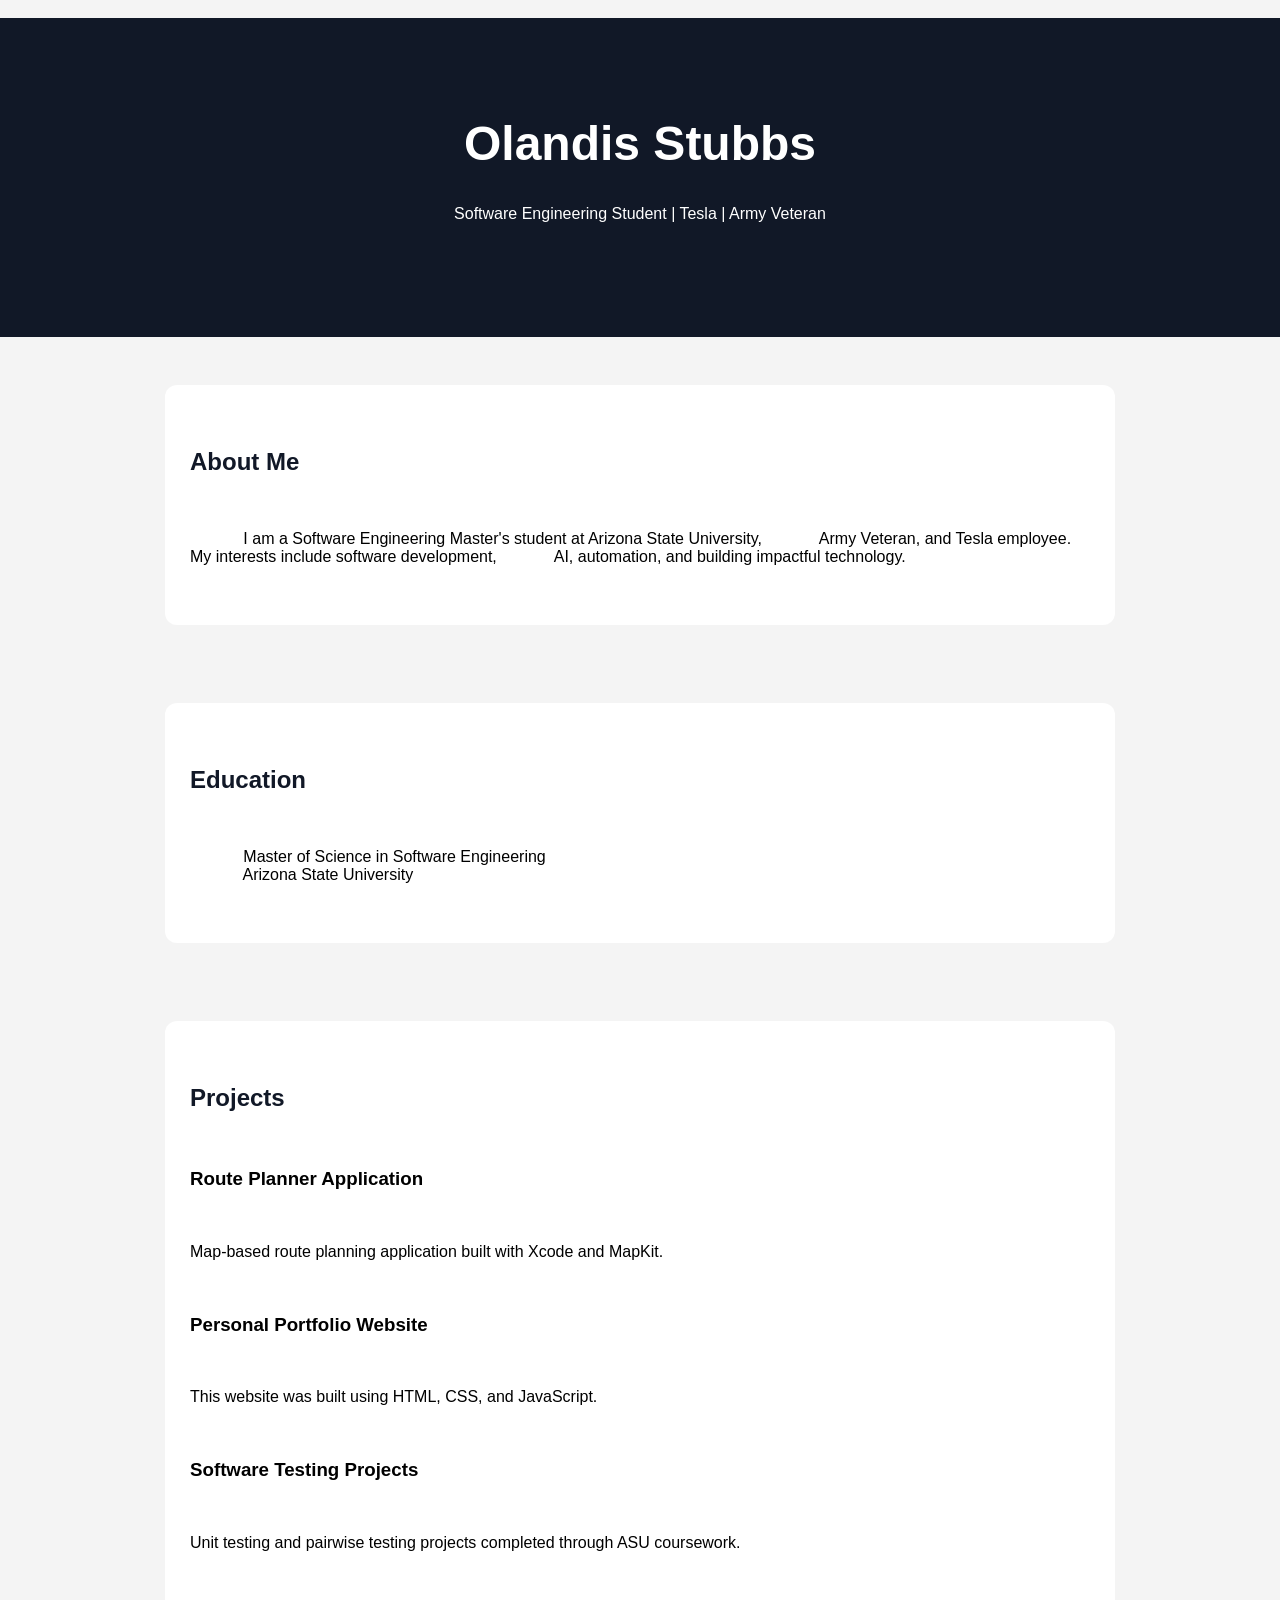
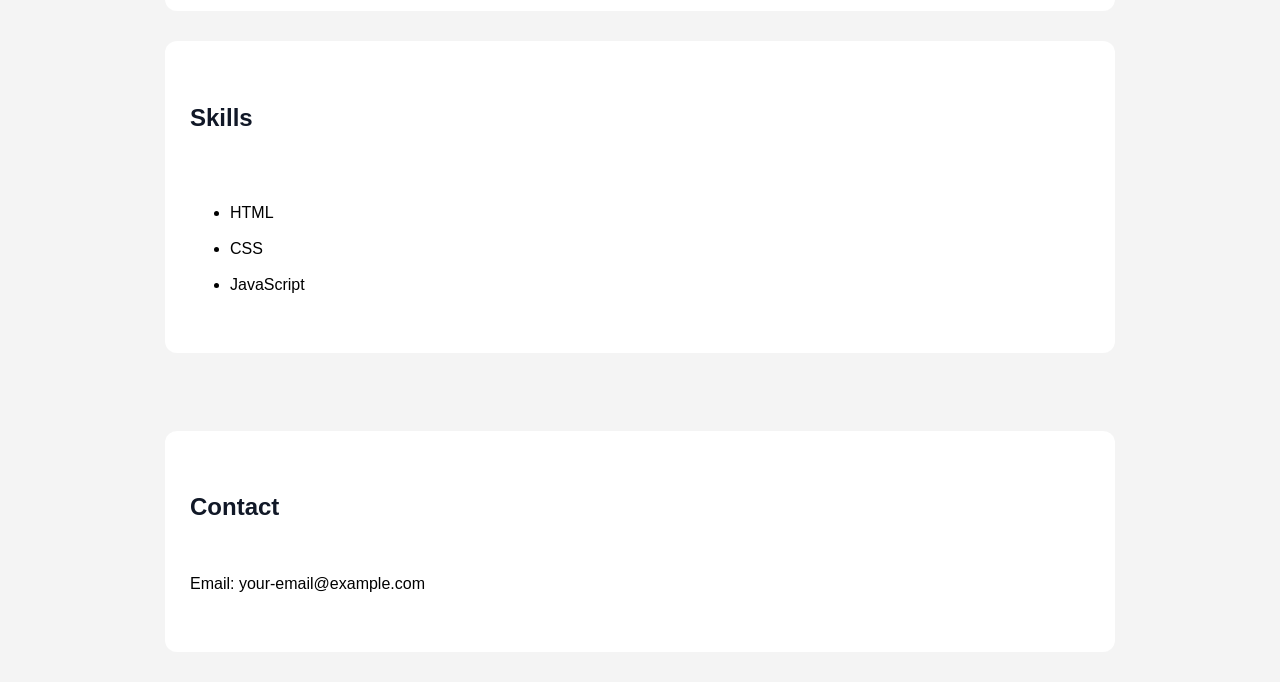
==== index.html @ 632b2723 "Initial website upload" ====
<!DOCTYPE html>
<html lang="en">
<head>
    <meta charset="UTF-8">
    <meta name="viewport" content="width=device-width, initial-scale=1.0">
    <title>Olandis Stubbs</title>

    <link rel="stylesheet" href="style.css">
</head>

<body>

    <header>
        <h1>Olandis Stubbs</h1>
        <p>Software Engineering Student | Tesla | Army Veteran</p>
    </header>

    <section>
        <h2>About Me</h2>
        <p>
            I am a Software Engineering Master's student at Arizona State University,
            Army Veteran, and Tesla employee. My interests include software development,
            AI, automation, and building impactful technology.
        </p>
    </section>

    <section>
        <h2>Education</h2>
        <p>
            Master of Science in Software Engineering
            <br>
            Arizona State University
        </p>
    </section>

    <section>
        <h2>Projects</h2>

        <h3>Route Planner Application</h3>
        <p>Map-based route planning application built with Xcode and MapKit.</p>

        <h3>Personal Portfolio Website</h3>
        <p>This website was built using HTML, CSS, and JavaScript.</p>

        <h3>Software Testing Projects</h3>
        <p>Unit testing and pairwise testing projects completed through ASU coursework.</p>
    </section>

<section>
        <h2>Skills</h2>
        <ul>
            <li>HTML</li>
            <li>CSS</li>
            <li>JavaScript</li>
        </ul>
</section>


    <section>
        <h2>Contact</h2>
        <p>Email: your-email@example.com</p>
    </section>

</body>
</html>
---- style.css ----
body {
font-family: Arial, sans-serif;
margin: 0;
background-color: #f4f4f4;
}

header {
background-color: #111827;
color: white;
text-align: center;
padding: 80px 20px;
}

section {
background: white;
max-width: 900px;
margin: 30px auto;
padding: 25px;
border-radius: 12px;
}

h1 {
margin: 0;
font-size: 48px;
}

h2 {
color: #111827;
}
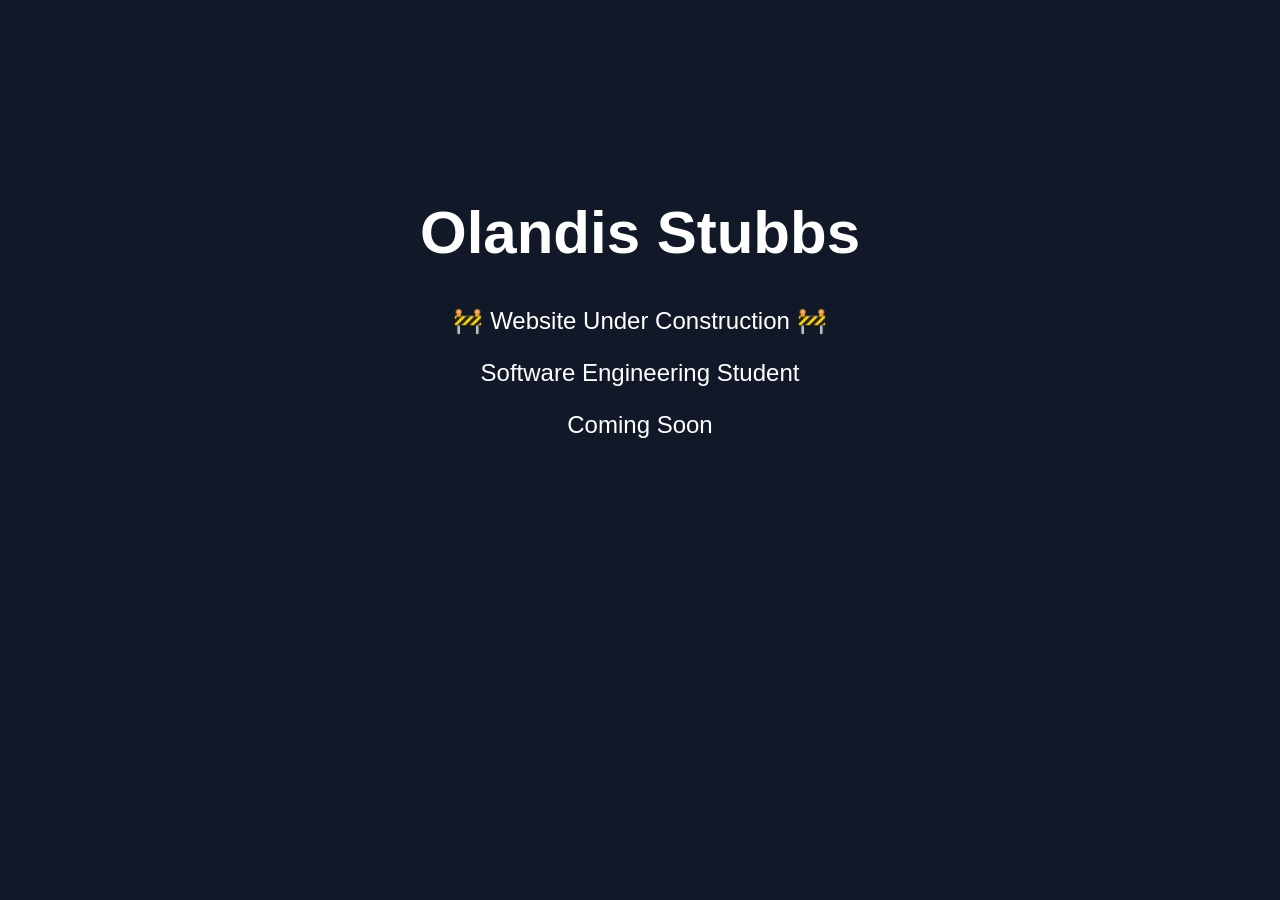
==== commit 97920562: "Set under construction page as homepage" ====
--- a/index.html
+++ b/index.html
@@ -1,66 +1,42 @@
+<!DOCTYPE html>
 
-<!DOCTYPE html>
 <html lang="en">
 <head>
     <meta charset="UTF-8">
     <meta name="viewport" content="width=device-width, initial-scale=1.0">
-    <title>Olandis Stubbs</title>
+    <title>Coming Soon</title>
 
-    <link rel="stylesheet" href="style.css">
+
+<style>
+    body {
+        font-family: Arial, sans-serif;
+        background-color: #111827;
+        color: white;
+        text-align: center;
+        padding-top: 150px;
+    }
+
+    h1 {
+        font-size: 60px;
+    }
+
+    p {
+        font-size: 24px;
+    }
+</style>
+
 </head>
 
+
 <body>
-
-    <header>
-        <h1>Olandis Stubbs</h1>
-        <p>Software Engineering Student | Tesla | Army Veteran</p>
-    </header>
-
-    <section>
-        <h2>About Me</h2>
-        <p>
-            I am a Software Engineering Master's student at Arizona State University,
-            Army Veteran, and Tesla employee. My interests include software development,
-            AI, automation, and building impactful technology.
-        </p>
-    </section>
-
-    <section>
-        <h2>Education</h2>
-        <p>
-            Master of Science in Software Engineering
-            <br>
-            Arizona State University
-        </p>
-    </section>
-
-    <section>
-        <h2>Projects</h2>
-
-        <h3>Route Planner Application</h3>
-        <p>Map-based route planning application built with Xcode and MapKit.</p>
-
-        <h3>Personal Portfolio Website</h3>
-        <p>This website was built using HTML, CSS, and JavaScript.</p>
-
-        <h3>Software Testing Projects</h3>
-        <p>Unit testing and pairwise testing projects completed through ASU coursework.</p>
-    </section>
-
-<section>
-        <h2>Skills</h2>
-        <ul>
-            <li>HTML</li>
-            <li>CSS</li>
-            <li>JavaScript</li>
-        </ul>
-</section>
+    <h1>Olandis Stubbs</h1>
 
 
-    <section>
-        <h2>Contact</h2>
-        <p>Email: your-email@example.com</p>
-    </section>
+<p>🚧 Website Under Construction 🚧</p>
+
+<p>Software Engineering Student</p>
+
+<p>Coming Soon</p>
 
 </body>
-</html>+</html>
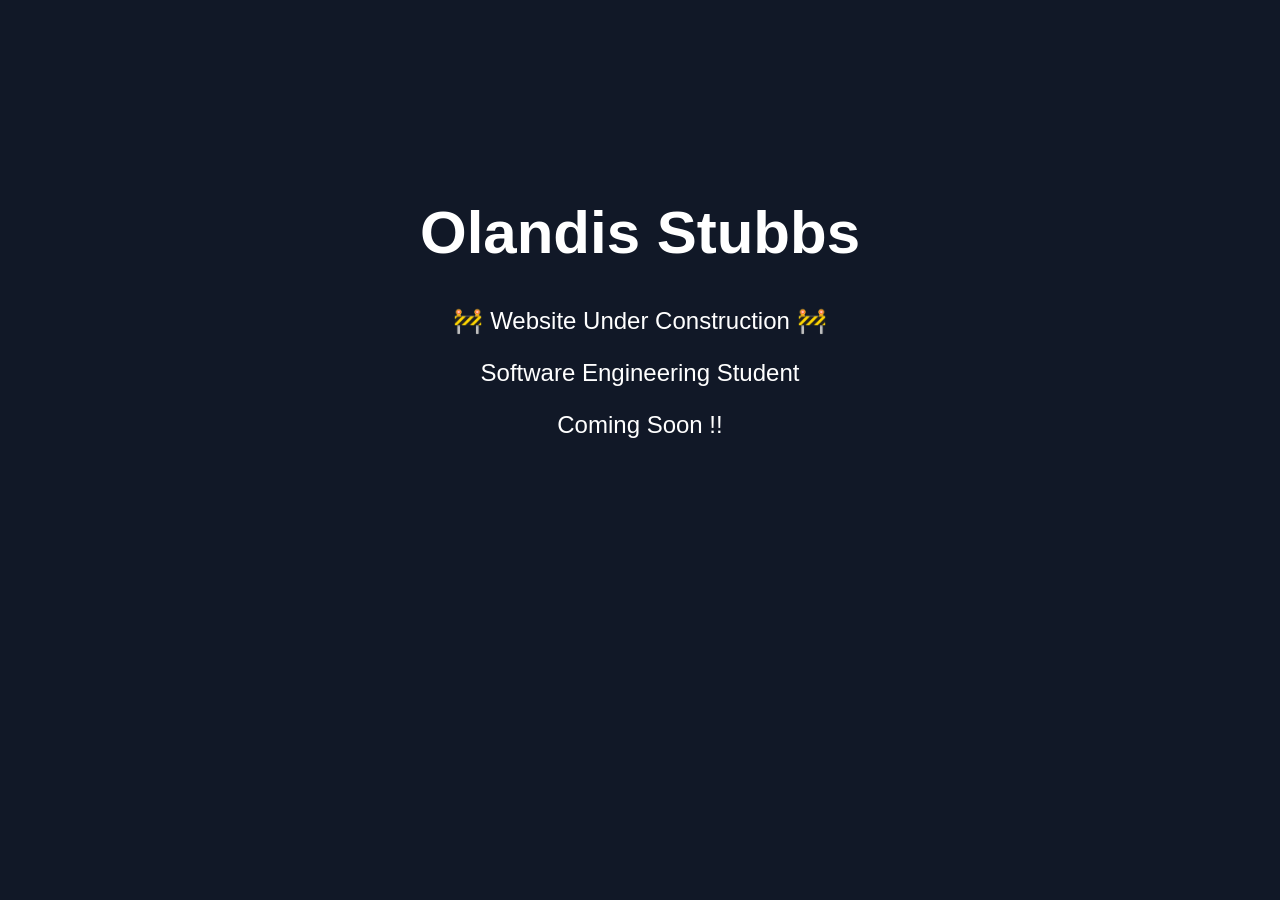
==== commit 41aa05ec: "added" ====
--- a/index.html
+++ b/index.html
@@ -36,7 +36,7 @@
 
 <p>Software Engineering Student</p>
 
-<p>Coming Soon</p>
+<p>Coming Soon !!</p>
 
 </body>
 </html>
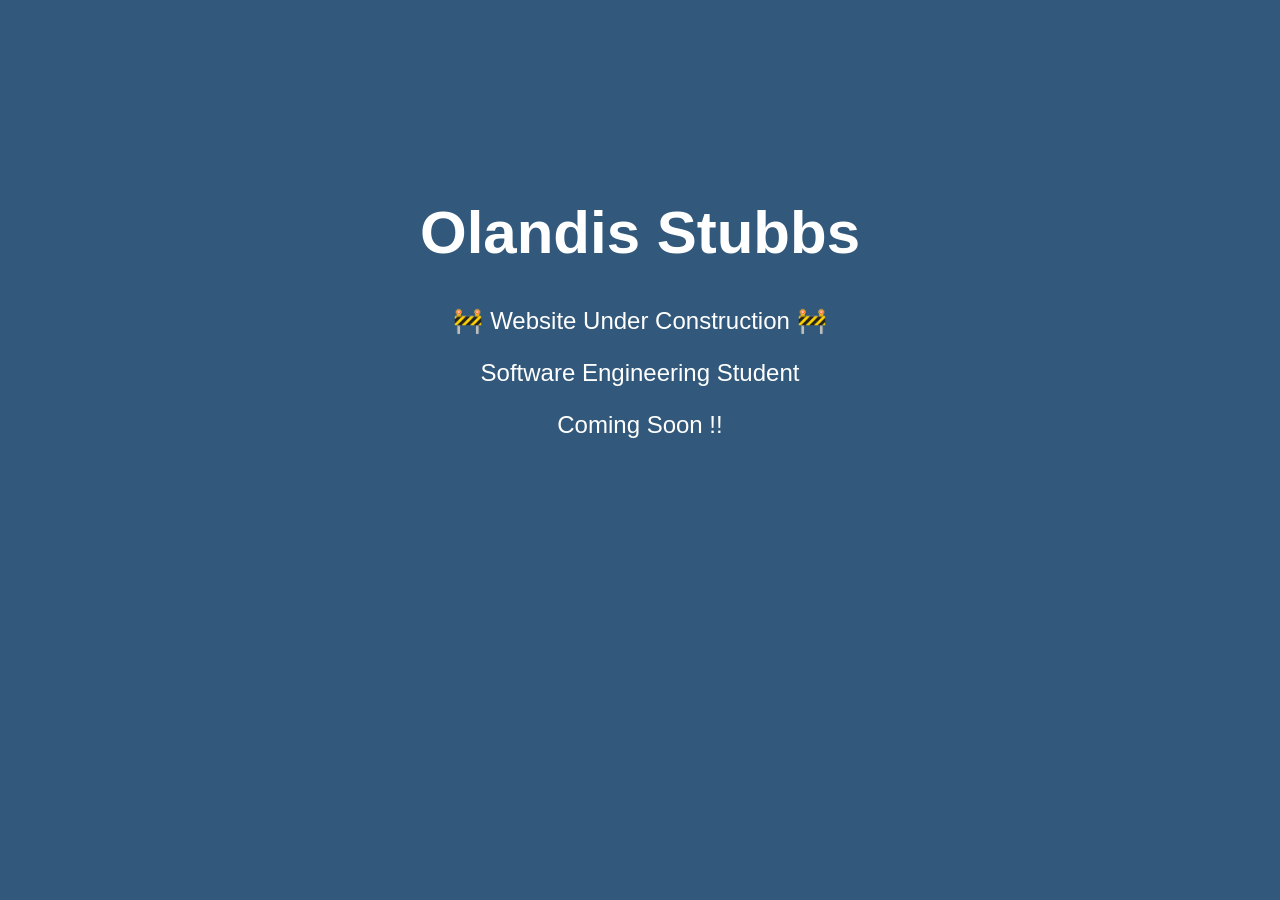
==== commit 593d5088: "Color" ====
--- a/index.html
+++ b/index.html
@@ -10,7 +10,7 @@
 <style>
     body {
         font-family: Arial, sans-serif;
-        background-color: #111827;
+        background-color: #32597b;
         color: white;
         text-align: center;
         padding-top: 150px;
